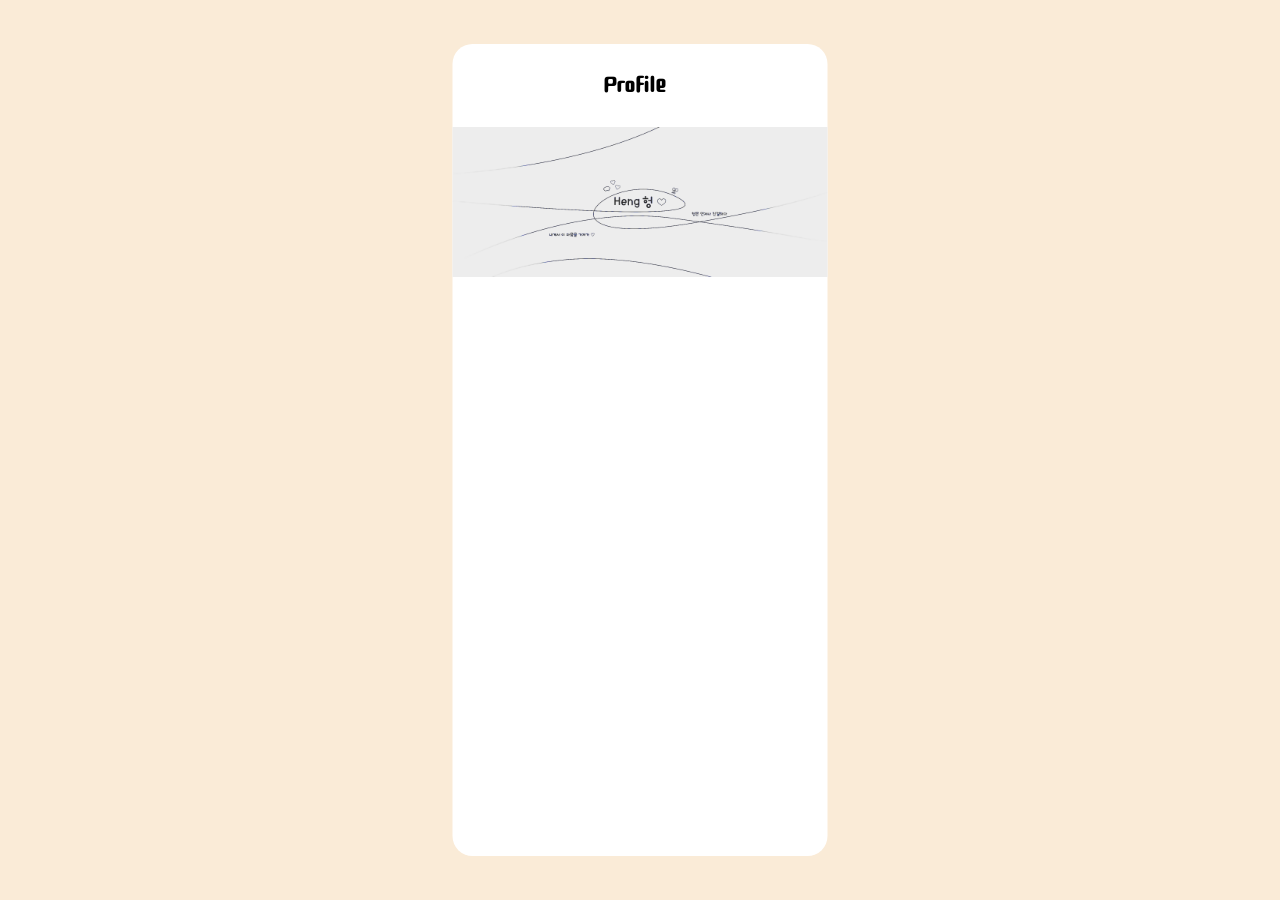
==== EX-4/index.html @ 8f149d5b "Exercise4" ====
<!DOCTYPE html>
<html lang="en">
<head>
    <meta charset="UTF-8">
    <meta name="viewport" content="width=device-width, initial-scale=1.0">
    <link rel="stylesheet" href="style.css">
    <title>Profiles</title>
</head>
<body>
    <div class="mainbox">
        <div class="profileBar">
            <h1>Profile</h1>
        </div>
        <div class="Thumnail01">
            <img src="Thumnail.png" 
            width="375" 
            height="150" alt="CoverPf">
        </div>
    </div>
</body>
</html>
---- EX-4/style.css ----
@import url("https://fonts.googleapis.com/css2?family=Cute+Font&family=Space+Grotesk:wght@300..700&display=swap");
body {
    background-color: antiquewhite;
    font-family: "Cute Font", sans-serif;
}
.mainbox {
    background-color: white;
    width: 375px;
    height: 812px;
    position: fixed;
    top: 50%;
    left: 50%;
    transform: translate(-50%, -50%);
    border-radius: 20px;
}
.profileBar {
    margin: 10px 40%;
}
.Thumnail01 {
    padding: 0 0;
}
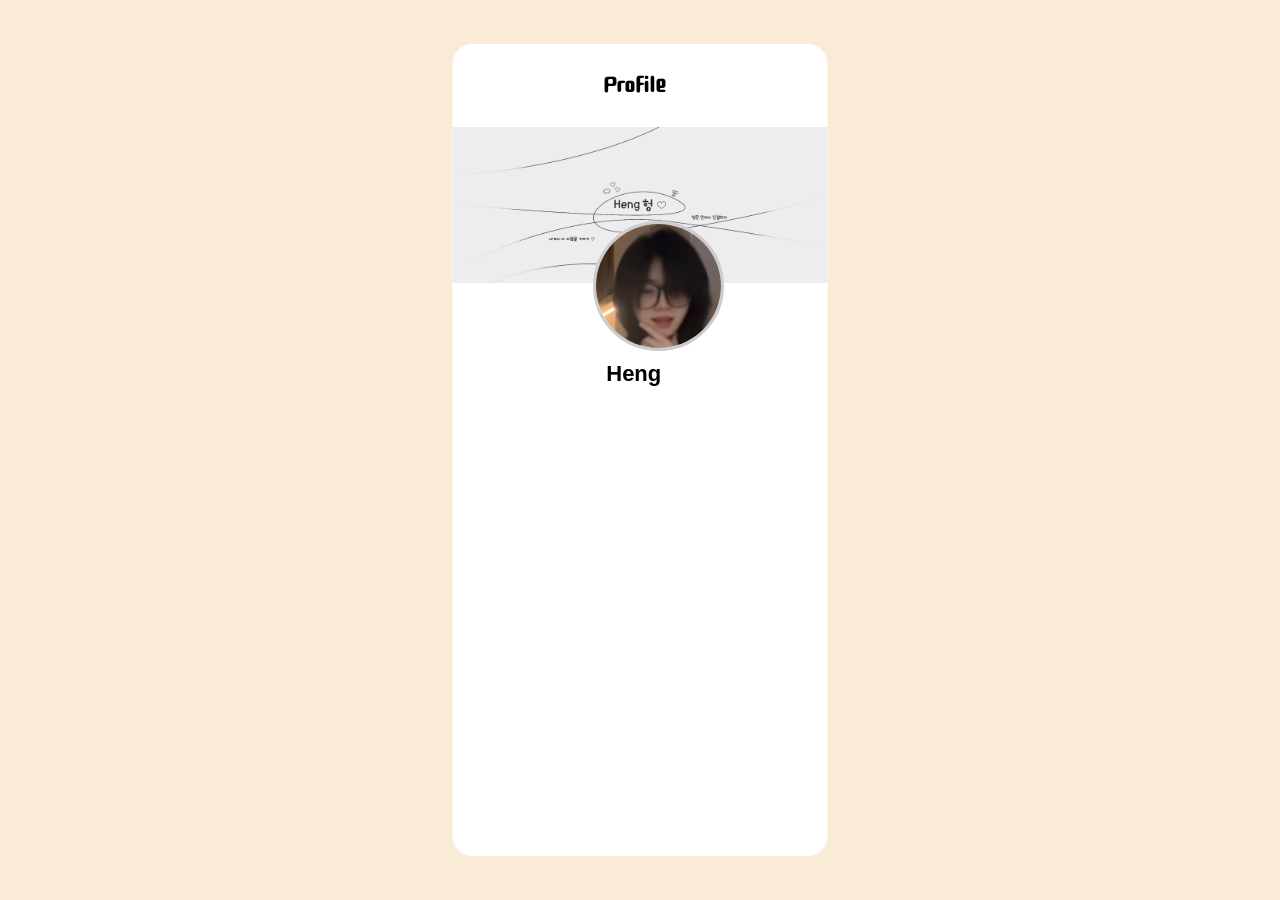
==== commit 9f13ec33: "'Exercise4'" ====
--- a/EX-4/index.html
+++ b/EX-4/index.html
@@ -14,8 +14,17 @@
         <div class="Thumnail01">
             <img src="Thumnail.png" 
             width="375" 
-            height="150" alt="CoverPf">
+            height="auto"
+            alt="CoverPf">
+            <h1 class="name">Heng</h1>
+            <h3></h3>
         </div>
+    </div>
+    <div class="profileImg">
+        <img src="pff.png"
+        width="125" 
+        height="auto"
+        alt="ProfileImg">    
     </div>
 </body>
 </html>
--- a/EX-4/style.css
+++ b/EX-4/style.css
@@ -1,7 +1,6 @@
 @import url("https://fonts.googleapis.com/css2?family=Cute+Font&family=Space+Grotesk:wght@300..700&display=swap");
 body {
     background-color: antiquewhite;
-    font-family: "Cute Font", sans-serif;
 }
 .mainbox {
     background-color: white;
@@ -14,8 +13,22 @@
     border-radius: 20px;
 }
 .profileBar {
+    font-family: "Cute Font", sans-serif;
     margin: 10px 40%;
 }
-.Thumnail01 {
-    padding: 0 0;
+.profileImg img {
+    border-radius: 100px;
+    position: fixed;
+    left: 46.3%;
+    bottom: 61%;
 }
+.profileImg img {
+    border: 3px solid rgb(204, 204, 204);
+}
+.name {
+    font-size: 22px;
+    position: fixed;
+    left: 41%;
+    bottom: 56%;
+    font-family:'Segoe UI', Tahoma, Geneva, Verdana, sans-serif;
+}
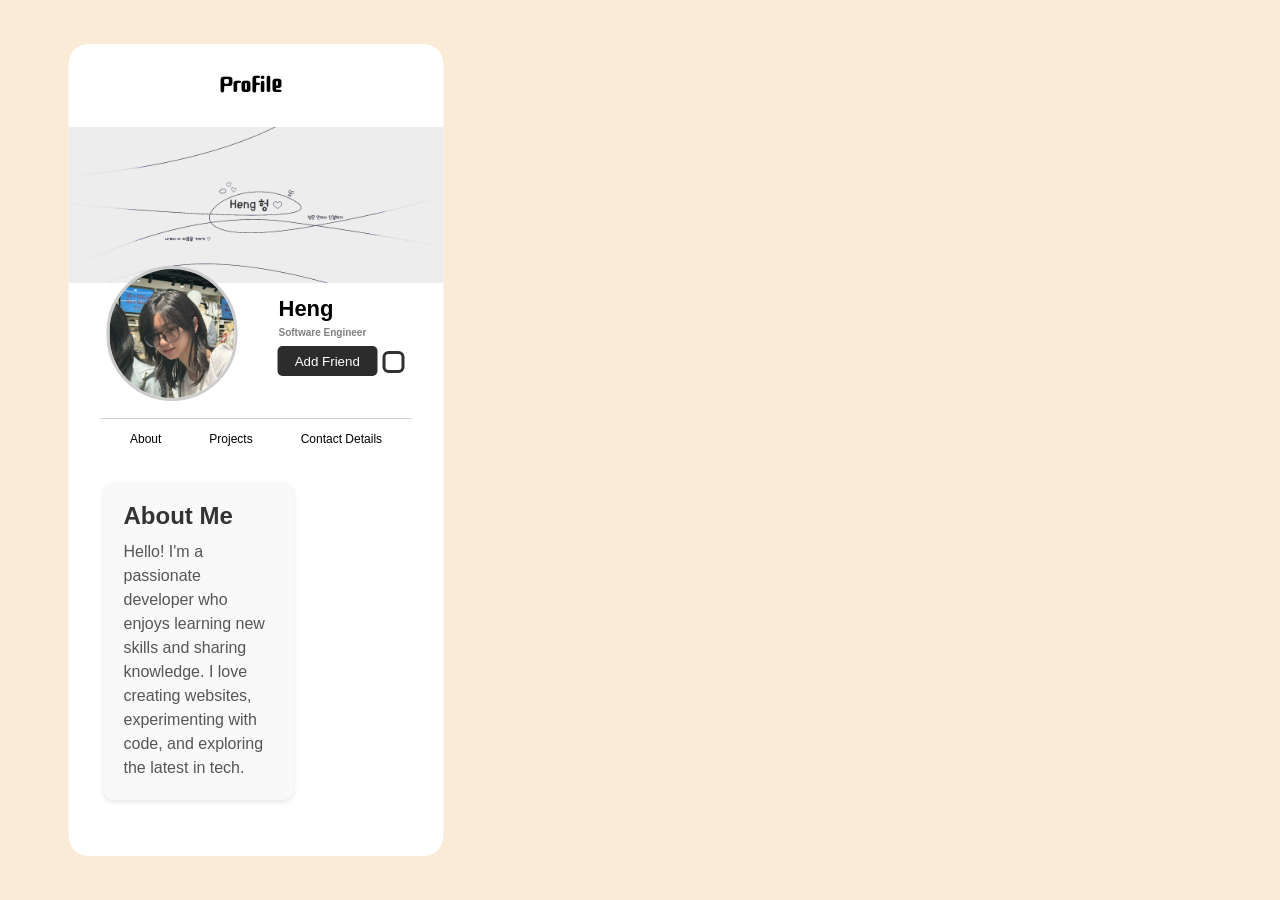
==== commit b7669eac: "Exercise4" ====
--- a/EX-4/index.html
+++ b/EX-4/index.html
@@ -17,14 +17,33 @@
             height="auto"
             alt="CoverPf">
             <h1 class="name">Heng</h1>
+            <h1 class="nameSmall">Software Engineer</h1>
             <h3></h3>
+            <div class="profileImg">
+                <img src= "Pic.png"
+                width="125" 
+                height="auto"
+                alt="ProfileImg">    
+            </div>
+            <div class="line">
+                <nav class="underBar">
+                    <a href="#">About</a>
+                    <a href="#">Projects</a>
+                    <a href="#">Contact Details</a>
+                </nav>
+            </div>
+            <div class="followMessenge">
+                <button>Add Friend</button>
+                <img class="AddBu" alt="" aria-hidden="false" height="16" width="16" src="https://static.xx.fbcdn.net/rsrc.php/v3/yz/r/AqoGWewwdNN.png?_nc_eui2=AeFm_wKCSW-z9YloEcioMnGp47DvXbwlQw3jsO9dvCVDDcZ0UrTJCBVJkFpLoQZbJsKLVnL9zdimsgROCO5Z0Jgg">
+            </div>
+            <div class="profileBox"></div>
+            <div class="about-me-box">
+                <div class="about-me-title">About Me</div>
+                <div class="about-me-text">
+                    Hello! I'm a passionate developer who enjoys learning new skills and sharing knowledge.
+                    I love creating websites, experimenting with code, and exploring the latest in tech.
+                </div>
         </div>
-    </div>
-    <div class="profileImg">
-        <img src="pff.png"
-        width="125" 
-        height="auto"
-        alt="ProfileImg">    
     </div>
 </body>
 </html>
--- a/EX-4/style.css
+++ b/EX-4/style.css
@@ -1,34 +1,119 @@
 @import url("https://fonts.googleapis.com/css2?family=Cute+Font&family=Space+Grotesk:wght@300..700&display=swap");
+
 body {
     background-color: antiquewhite;
 }
+
 .mainbox {
     background-color: white;
     width: 375px;
     height: 812px;
     position: fixed;
     top: 50%;
-    left: 50%;
+    left: 20%;
     transform: translate(-50%, -50%);
     border-radius: 20px;
 }
+
 .profileBar {
     font-family: "Cute Font", sans-serif;
     margin: 10px 40%;
 }
+
 .profileImg img {
     border-radius: 100px;
     position: fixed;
-    left: 46.3%;
-    bottom: 61%;
+    left: 10%;
+    bottom: 56%;
 }
+
 .profileImg img {
     border: 3px solid rgb(204, 204, 204);
 }
+
 .name {
     font-size: 22px;
     position: fixed;
-    left: 41%;
-    bottom: 56%;
-    font-family:'Segoe UI', Tahoma, Geneva, Verdana, sans-serif;
+    left: 56%;
+    bottom: 64%;
+    font-family: 'Segoe UI', Tahoma, Geneva, Verdana, sans-serif;
 }
+
+.nameSmall {
+    font-size: 10px;
+    font-family: 'Lucida Sans', 'Lucida Sans Regular', 'Lucida Grande', 'Lucida Sans Unicode', Geneva, Verdana, sans-serif;
+    color: gray;
+    position: fixed;
+    left: 56%;
+    bottom: 63%;
+}
+
+.line {
+    border-top: 1px solid rgb(207, 207, 207);
+    margin: 32px;
+    margin-top: 35%;
+    display: flex;
+    justify-content: center;
+    align-items: center;
+    padding-top: 10px;
+}
+
+.followMessenge button {
+    color: white;
+    border: none;
+    width: 100px;
+    height: 30px;
+    border-radius: 5px;
+    background-color: rgb(44, 44, 44);
+    margin: 10px;
+    position: fixed;
+    top: 36%;
+    left: 53%;
+}
+
+.AddBu {
+    border: 3px solid;
+    margin: 20px;
+    border-radius: 6px;
+    position: fixed;
+    top: 35.4%;
+    right: 5%;
+    color: rgb(49, 49, 49);
+}
+
+.followMessenge a {
+    text-decoration: none;
+    padding: 0 23px;
+    align-items: ;
+}
+
+.line .underBar a {
+    font-size: 12px;
+    color: black;
+    padding: 0 22px;
+    text-decoration: none;
+    font-family: 'Lucida Sans', 'Lucida Sans Regular', 'Lucida Grande', 'Lucida Sans Unicode', Geneva, Verdana, sans-serif;
+}
+
+.about-me-box {
+    width: 150px;
+    padding: 20px;
+    margin: 35px;
+    border-radius: 10px;
+    background-color: #f9f9f9;
+    box-shadow: 0 2px 5px rgba(0, 0, 0, 0.1);
+    font-family: Arial, sans-serif;
+}
+
+.about-me-title {
+    font-size: 24px;
+    color: #333;
+    font-weight: bold;
+    margin-bottom: 10px;
+}
+
+.about-me-text {
+    font-size: 16px;
+    color: #555;
+    line-height: 1.5;
+}
